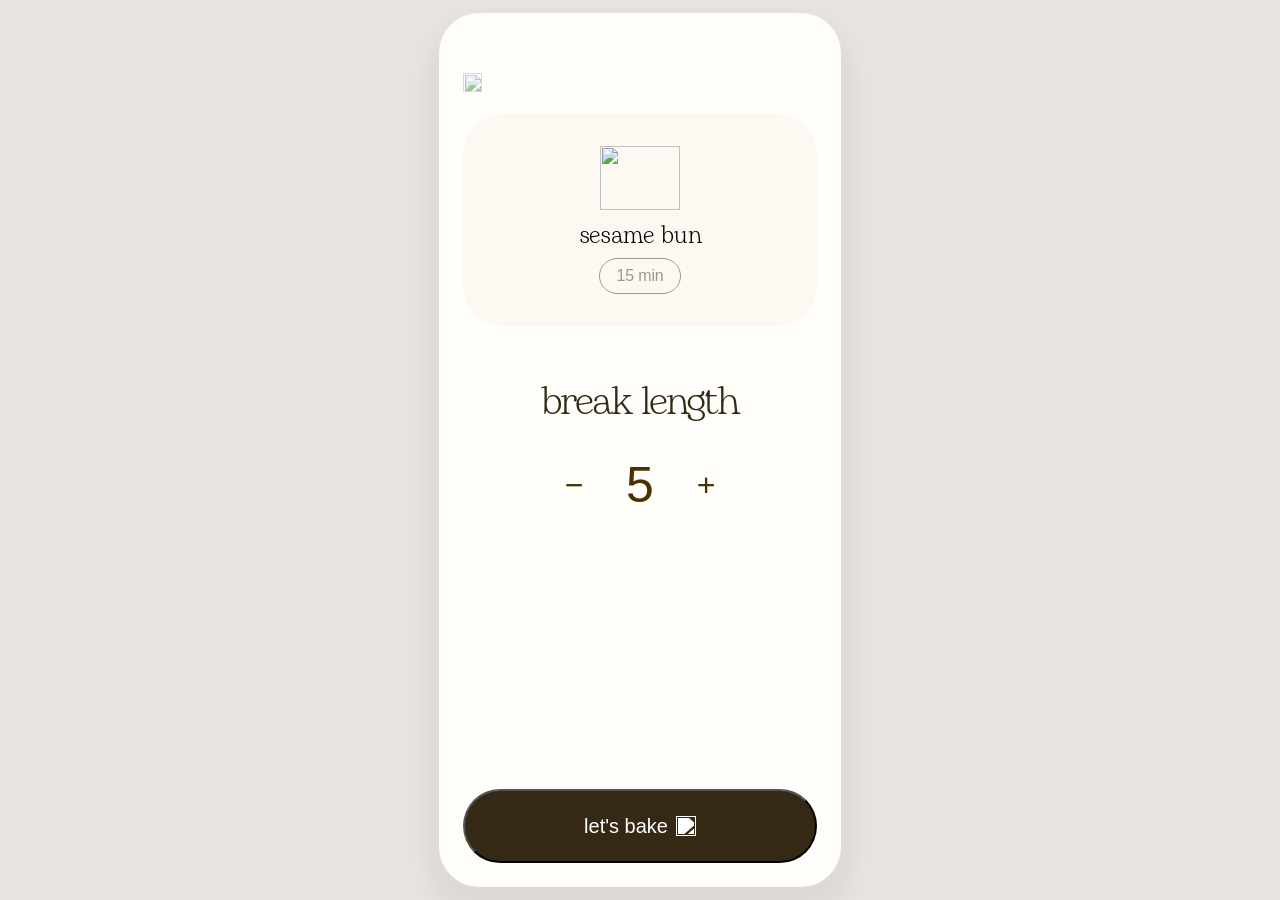
==== break.html @ 762a90cc "project" ====
<!DOCTYPE html>
<html lang="en">
  <head>
    <meta charset="UTF-8" />
    <meta name="viewport" content="width=device-width, initial-scale=1.0" />
    <title>Timer Treats — Break Length</title>
    <link rel="stylesheet" href="style.css" />
  </head>
  <body>
    <div class="screen">
      <div class="card break-card">
        <!-- Top spacer -->
        <div class="top-field"></div>

        <!-- Main content -->
        <div class="break-main">

          <!-- Back arrow -->
          <div class="sel-back">
            <button class="back-btn" aria-label="Go back">
              <img
                src="https://www.figma.com/api/mcp/asset/fab4d39e-60d5-4d19-ba24-632194bbf1a8"
                alt=""
                class="back-icon"
              />
            </button>
          </div>

          <!-- Treat preview card -->
          <div class="task-treat-preview">
            <div class="task-treat-img-wrap">
              <img id="treatImg" src="" alt="" class="task-treat-img" />
            </div>
            <span id="treatName" class="task-treat-name">sesame bun</span>
            <span id="treatDuration" class="task-treat-duration">15 min</span>
          </div>

          <!-- Break length section -->
          <div class="break-form">
            <h1 class="break-title">break length</h1>

            <div class="break-stepper">
              <button class="stepper-btn" id="decrementBtn" aria-label="Decrease break length">
                <span class="stepper-symbol">−</span>
              </button>
              <span class="stepper-value" id="breakValue">5</span>
              <button class="stepper-btn" id="incrementBtn" aria-label="Increase break length">
                <span class="stepper-symbol">+</span>
              </button>
            </div>
          </div>

          <!-- Let's bake button -->
          <button class="btn-bake break-bake" id="bakeBtn">
            <span class="btn-label">let's bake</span>
            <img
              src="https://www.figma.com/api/mcp/asset/dfb2498f-ed63-4c6f-9fae-857a3d44ce28"
              alt=""
              class="task-continue-arrow"
            />
          </button>
        </div>
      </div>
    </div>

    <script src="break.js"></script>
  </body>
</html>
---- style.css ----
/* ── Fonts ── */
@font-face {
  font-family: 'Bogart Trial';
  src: url('Bogart-Light-trial.ttf') format('truetype');
  font-weight: 300;
  font-style: normal;
}

@font-face {
  font-family: 'Bogart Trial';
  src: url('Bogart-Light-Italic-trial.ttf') format('truetype');
  font-weight: 300;
  font-style: italic;
}

/* ── Reset ── */
*, *::before, *::after {
  box-sizing: border-box;
  margin: 0;
  padding: 0;
}

/* ── Design tokens ── */
:root {
  --off-white: #fffefb;
  --deep-brown: #352815;
  --brown: #73572d;
  --dark-grey-beige: #9f978c;
  --card-shadow: 0px 19px 27px 12px rgba(0, 0, 0, 0.05);
  --card-radius: 40px;
  --btn-radius: 999px;
}

/* ── Body / phone wrapper ── */
body {
  min-height: 100svh;
  display: flex;
  align-items: center;
  justify-content: center;
  background: #e8e5e0;
  font-family: 'Helvetica Neue', Helvetica, Arial, sans-serif;
}

.screen {
  display: flex;
  align-items: center;
  justify-content: center;
}

/* ── Card ── */
.card {
  background: var(--off-white);
  border-radius: var(--card-radius);
  box-shadow: var(--card-shadow);
  width: 402px;
  height: 874px;
  display: flex;
  flex-direction: column;
  align-items: center;
  justify-content: space-between;
  padding: 0 24px 24px;
  overflow: hidden;
  position: relative;
  flex-shrink: 0;
}

/* ── Top spacer field ── */
.top-field {
  height: 60px;
  width: 100%;
  flex-shrink: 0;
}

/* ── Main content block ── */
.main-content {
  display: flex;
  flex-direction: column;
  align-items: center;
  gap: 24px;
  width: 100%;
  flex-shrink: 0;
}

/* ── Title ── */
.title-wrap {
  display: flex;
  align-items: center;
  justify-content: center;
  width: 100%;
}

.title {
  font-family: 'Bogart Trial', 'Georgia', serif;
  font-style: italic;
  font-weight: 300;
  font-size: 100px;
  line-height: 0.9;
  letter-spacing: -5px;
  color: var(--deep-brown);
  text-align: center;
  opacity: 0.84;
  max-width: 374px;
}

/* ── Subtitle group ── */
.subtitle-group {
  display: flex;
  flex-direction: column;
  align-items: center;
  gap: 4px;
  width: 100%;
}

.subtitle-line {
  display: flex;
  flex-direction: column;
  align-items: center;
  justify-content: center;
  padding: 8px 10px;
  width: 266px;
}

.subtitle-line p {
  font-family: 'Helvetica Neue', Helvetica, Arial, sans-serif;
  font-weight: 400;
  font-size: 20px;
  line-height: normal;
  letter-spacing: -0.4px;
  color: var(--dark-grey-beige);
  text-align: center;
}

/* ── Treats row — marquee ── */
.treats-row {
  width: 100%;
  overflow: hidden;
  height: 140px;
  display: flex;
  align-items: center;
}

@keyframes marqueeScroll {
  from { transform: translateX(0); }
  to   { transform: translateX(-50%); }
}

.treats-track {
  display: flex;
  align-items: center;
  gap: 40px;
  /* width is 2× the content so translateX(-50%) loops perfectly */
  animation: marqueeScroll 12s linear infinite;
  will-change: transform;
}

@keyframes treatBob {
  0%, 100% { transform: translateY(0); }
  50%       { transform: translateY(-14px); }
}

.treat-item {
  flex-shrink: 0;
  width: 112px;
  height: 112px;
  display: flex;
  align-items: center;
  justify-content: center;
  animation: treatBob 2s ease-in-out infinite;
}

/* Stagger each item's bounce */
.treat-item:nth-child(1)  { animation-delay: 0s; }
.treat-item:nth-child(2)  { animation-delay: 0.3s; }
.treat-item:nth-child(3)  { animation-delay: 0.6s; }
.treat-item:nth-child(4)  { animation-delay: 0.9s; }
.treat-item:nth-child(5)  { animation-delay: 1.2s; }
.treat-item:nth-child(6)  { animation-delay: 0s; }
.treat-item:nth-child(7)  { animation-delay: 0.3s; }
.treat-item:nth-child(8)  { animation-delay: 0.6s; }
.treat-item:nth-child(9)  { animation-delay: 0.9s; }
.treat-item:nth-child(10) { animation-delay: 1.2s; }

.treat-item img {
  width: 100%;
  height: 100%;
  object-fit: contain;
  pointer-events: none;
  display: block;
}

/* ── CTA Button ── */
.btn-bake {
  display: flex;
  align-items: center;
  justify-content: center;
  gap: 8px;
  width: 354px;
  max-width: 100%;
  padding: 24px 16px;
  background: var(--deep-brown);
  border-radius: var(--btn-radius);
  text-decoration: none;
  color: white;
  flex-shrink: 0;
  transition: opacity 0.2s ease;
}

.btn-bake:hover {
  opacity: 0.88;
}

.btn-bake:active {
  opacity: 0.75;
  transform: scale(0.98);
}

.btn-label {
  font-family: 'Helvetica Neue', Helvetica, Arial, sans-serif;
  font-weight: 400;
  font-size: 20px;
  line-height: 22px;
  color: white;
  white-space: nowrap;
}

.btn-arrow {
  font-size: 20px;
  line-height: 22px;
  color: white;
}

/* ══════════════════════════════════════════
   Selection screen
══════════════════════════════════════════ */

/* Override card layout for selection screen */
.selection-card {
  justify-content: flex-start;
  padding: 0 24px 24px;
  gap: 0;
}

/* Scrollable main area so the card doesn't overflow on small screens */
.sel-main {
  display: flex;
  flex-direction: column;
  align-items: center;
  gap: 19px;
  width: 100%;
  flex: 1;
  overflow-y: auto;
  scrollbar-width: none;
  -ms-overflow-style: none;
}

.sel-main::-webkit-scrollbar {
  display: none;
}

/* ── Back arrow ── */
.sel-back {
  display: flex;
  align-items: center;
  width: 100%;
  flex-shrink: 0;
}

.back-btn {
  background: none;
  border: none;
  padding: 0;
  cursor: pointer;
  line-height: 0;
  opacity: 0.6;
  transition: opacity 0.2s ease;
}

.back-btn:hover {
  opacity: 1;
}

.back-icon {
  width: 19px;
  height: 19px;
  display: block;
}

/* ── Header ── */
.sel-header {
  display: flex;
  flex-direction: column;
  align-items: center;
  gap: 12px;
  width: 100%;
  flex-shrink: 0;
}

.sel-title {
  font-family: 'Bogart Trial', 'Georgia', serif;
  font-style: normal;
  font-weight: 300;
  font-size: 40px;
  line-height: 44px;
  letter-spacing: -2px;
  color: #000;
  opacity: 0.84;
  text-align: left;
  width: 100%;
  max-width: 284px;
}

.sel-subtitle {
  font-family: 'Helvetica Neue', Helvetica, Arial, sans-serif;
  font-weight: 400;
  font-size: 16px;
  line-height: normal;
  letter-spacing: -0.16px;
  color: var(--dark-grey-beige);
  text-align: center;
  width: 100%;
}

/* ── Treat grid ── */
.treat-grid {
  display: flex;
  flex-wrap: wrap;
  gap: 16px;
  justify-content: center;
  align-items: center;
  width: 353px;
  max-width: 100%;
  flex-shrink: 0;
}

/* ── Treat card ── */
.treat-card {
  display: flex;
  flex-direction: column;
  align-items: center;
  justify-content: center;
  gap: 8px;
  width: 168px;
  height: 168px;
  padding: 16px;
  background: #f9f6f0;
  border-radius: 20px;
  box-shadow: 2px 2px 16px 0px rgba(0, 0, 0, 0.05);
  border: 2px solid transparent;
  cursor: pointer;
  flex-shrink: 0;
  transition: border-color 0.18s ease, box-shadow 0.18s ease;
}

.treat-card:hover {
  box-shadow: 2px 2px 20px 0px rgba(0, 0, 0, 0.1);
}

.treat-card.selected {
  border-color: var(--deep-brown);
  box-shadow: 2px 2px 20px 0px rgba(53, 40, 21, 0.15);
}

/* ── Card image ── */
.treat-img-wrap {
  width: 112px;
  height: 73.5px;
  overflow: hidden;
  flex-shrink: 0;
  display: flex;
  align-items: center;
  justify-content: center;
}

.treat-img {
  width: 100%;
  height: 100%;
  object-fit: contain;
  pointer-events: none;
  display: block;
}

/* ── Card name ── */
.treat-name {
  font-family: 'Bogart Trial', 'Georgia', serif;
  font-style: normal;
  font-weight: 300;
  font-size: 16px;
  line-height: normal;
  letter-spacing: -0.16px;
  color: #000;
  text-align: center;
}

/* ── Duration pill ── */
.treat-duration {
  display: inline-flex;
  align-items: center;
  justify-content: center;
  padding: 4px 12px;
  background: #ede9e0;
  border-radius: 100px;
  font-family: 'Helvetica Neue', Helvetica, Arial, sans-serif;
  font-weight: 400;
  font-size: 16px;
  line-height: normal;
  letter-spacing: -0.16px;
  color: var(--dark-grey-beige);
  white-space: nowrap;
}

/* ══════════════════════════════════════════
   Task screen
══════════════════════════════════════════ */

.task-card {
  justify-content: flex-start;
}

.task-main {
  display: flex;
  flex-direction: column;
  align-items: center;
  gap: 22px;
  width: 100%;
  flex: 1;
  overflow-y: auto;
  scrollbar-width: none;
  -ms-overflow-style: none;
}

.task-main::-webkit-scrollbar {
  display: none;
}

/* ── Treat preview ── */
.task-treat-preview {
  display: flex;
  flex-direction: column;
  align-items: center;
  justify-content: center;
  gap: 4px;
  background: #fcf9f2;
  border-radius: 40px;
  padding: 32px 62px;
  width: 100%;
  flex-shrink: 0;
}

.task-treat-img-wrap {
  width: 80px;
  height: 64px;
  display: flex;
  align-items: center;
  justify-content: center;
  overflow: hidden;
  margin-bottom: 4px;
}

.task-treat-img {
  width: 100%;
  height: 100%;
  object-fit: contain;
  pointer-events: none;
  display: block;
}

.task-treat-name {
  font-family: 'Bogart Trial', 'Georgia', serif;
  font-style: normal;
  font-weight: 300;
  font-size: 24px;
  line-height: normal;
  letter-spacing: -0.24px;
  color: #000;
  text-align: center;
  white-space: nowrap;
}

.task-treat-duration {
  display: inline-flex;
  align-items: center;
  justify-content: center;
  padding: 8px 16px;
  border: 1px solid var(--dark-grey-beige);
  border-radius: 100px;
  font-family: 'Helvetica Neue', Helvetica, Arial, sans-serif;
  font-weight: 400;
  font-size: 16px;
  line-height: normal;
  letter-spacing: -0.16px;
  color: var(--dark-grey-beige);
  white-space: nowrap;
}

/* ── Form section ── */
.task-form {
  display: flex;
  flex-direction: column;
  align-items: flex-start;
  gap: 16px;
  padding: 32px 24px;
  border-radius: 20px;
  box-shadow: 0px 4px 4px 0px rgba(255, 255, 255, 0.25);
  width: 100%;
  flex-shrink: 0;
}

.task-title {
  font-family: 'Bogart Trial', 'Georgia', serif;
  font-style: normal;
  font-weight: 300;
  font-size: 40px;
  line-height: 44px;
  letter-spacing: -2px;
  color: var(--deep-brown);
  text-align: center;
  width: 100%;
}

/* ── Input ── */
.task-input-wrap {
  width: 100%;
  border-bottom: 2px solid var(--dark-grey-beige);
}

.task-input {
  width: 100%;
  background: none;
  border: none;
  outline: none;
  padding: 8px 0;
  font-family: 'Bogart Trial', 'Georgia', serif;
  font-style: normal;
  font-weight: 300;
  font-size: 24px;
  line-height: normal;
  letter-spacing: -0.24px;
  color: var(--deep-brown);
}

.task-input::placeholder {
  color: #d8d2ca;
}

/* ── Quick-select tags ── */
.task-tags {
  display: flex;
  flex-wrap: wrap;
  gap: 10px;
  width: 100%;
}

.task-tag {
  display: inline-flex;
  align-items: center;
  justify-content: center;
  padding: 6px 12px;
  background: #ede9e0;
  border: none;
  border-radius: 100px;
  font-family: 'Helvetica Neue', Helvetica, Arial, sans-serif;
  font-weight: 400;
  font-size: 20px;
  line-height: normal;
  letter-spacing: -0.2px;
  color: var(--dark-grey-beige);
  cursor: pointer;
  white-space: nowrap;
  transition: background 0.15s ease, color 0.15s ease;
}

.task-tag:hover {
  background: #d8d2ca;
}

.task-tag.selected {
  background: var(--brown);
  color: var(--off-white);
}

.task-tag.selected:hover {
  background: var(--brown);
  opacity: 0.9;
}

/* ── Bottom actions ── */
.task-actions {
  display: flex;
  align-items: center;
  justify-content: center;
  width: 100%;
  flex-shrink: 0;
  margin-top: auto;
}

/* ── Skip ── */
.task-skip {
  background: none;
  border: none;
  font-family: 'Helvetica Neue', Helvetica, Arial, sans-serif;
  font-weight: 400;
  font-size: 20px;
  line-height: 22px;
  color: var(--dark-grey-beige);
  text-align: center;
  cursor: pointer;
  padding: 8px;
  flex-shrink: 0;
}

.task-skip:hover {
  opacity: 0.7;
}

/* ── Continue button ── */
.task-continue {
  width: 354px;
  max-width: 100%;
  gap: 8px;
}

.task-continue-arrow {
  width: 20px;
  height: 20px;
  display: block;
  flex-shrink: 0;
  /* invert white so arrow shows on dark bg */
  filter: brightness(0) invert(1);
}

.hidden {
  display: none !important;
}

/* ══════════════════════════════════════════
   Break length screen
══════════════════════════════════════════ */

.break-card {
  justify-content: flex-start;
}

.break-main {
  display: flex;
  flex-direction: column;
  align-items: center;
  gap: 22px;
  width: 100%;
  flex: 1;
}

.break-form {
  display: flex;
  flex-direction: column;
  align-items: center;
  gap: 32px;
  padding: 32px 24px;
  border-radius: 20px;
  box-shadow: 0px 4px 4px 0px rgba(255, 255, 255, 0.25);
  width: 100%;
  flex-shrink: 0;
}

.break-title {
  font-family: 'Bogart Trial', 'Georgia', serif;
  font-style: normal;
  font-weight: 300;
  font-size: 40px;
  line-height: 44px;
  letter-spacing: -2px;
  color: var(--deep-brown);
  text-align: center;
  width: 100%;
}

/* ── Stepper ── */
.break-stepper {
  display: flex;
  align-items: center;
  gap: 16px;
}

.stepper-btn {
  background: none;
  border: none;
  padding: 0;
  cursor: pointer;
  display: flex;
  align-items: center;
  justify-content: center;
  flex-shrink: 0;
  transition: opacity 0.15s ease;
}

.stepper-btn:hover {
  opacity: 0.7;
}

.stepper-btn:disabled {
  opacity: 0.3;
  cursor: not-allowed;
}

.stepper-symbol {
  font-family: 'Helvetica Neue', Helvetica, Arial, sans-serif;
  font-weight: 300;
  font-size: 32px;
  line-height: 1;
  color: #4b3100;
  display: block;
  width: 40px;
  text-align: center;
}

.stepper-value {
  font-family: 'Helvetica Neue', Helvetica, Arial, sans-serif;
  font-weight: 400;
  font-size: 50px;
  line-height: normal;
  color: #4b3100;
  text-align: center;
  min-width: 60px;
}

/* ── Let's bake button ── */
.break-bake {
  width: 354px;
  max-width: 100%;
  gap: 8px;
  flex-shrink: 0;
  margin-top: auto;
}

/* ══════════════════════════════════════════
   Timer screen
══════════════════════════════════════════ */

.timer-card {
  justify-content: flex-start;
}

.timer-main {
  display: flex;
  flex-direction: column;
  align-items: center;
  gap: 12px;
  width: 100%;
  flex: 1;
}

/* ── Home link ── */
.timer-home-btn {
  display: flex;
  align-items: center;
  gap: 10px;
  background: none;
  border: none;
  cursor: pointer;
  padding: 0;
  width: 100%;
  flex-shrink: 0;
}

.timer-home-label {
  font-family: 'Helvetica Neue', Helvetica, Arial, sans-serif;
  font-weight: 400;
  font-size: 20px;
  line-height: 20px;
  letter-spacing: -0.4px;
  color: var(--dark-grey-beige);
  opacity: 0.84;
}

/* ── Content stack ── */
.timer-content {
  display: flex;
  flex-direction: column;
  align-items: center;
  justify-content: center;
  gap: 48px;
  width: 100%;
  flex: 1;
}

/* ── Illustration ── */
@keyframes illustrationBounce {
  0%, 100% { transform: translateY(0); }
  30%       { transform: translateY(-10px); }
  50%       { transform: translateY(-6px); }
  70%       { transform: translateY(-12px); }
  85%       { transform: translateY(-4px); }
}

.timer-illustration {
  display: flex;
  justify-content: center;
  flex-shrink: 0;
  animation: illustrationBounce 2.8s ease-in-out infinite;
}

.timer-illustration-img {
  width: 256px;
  height: 158px;
  object-fit: cover;
  pointer-events: none;
  display: block;
}

/* ── Countdown display ── */
.timer-display {
  display: flex;
  align-items: center;
  justify-content: center;
  background: rgba(75, 49, 0, 0.04);
  border-radius: 40px;
  padding: 30px 64px;
  flex-shrink: 0;
}

.timer-value {
  font-family: 'Helvetica Neue', Helvetica, Arial, sans-serif;
  font-weight: 400;
  font-size: 48px;
  line-height: normal;
  color: #4b3100;
  text-align: center;
  white-space: nowrap;
}

/* ── Task chip ── */
.timer-chip-wrap {
  display: flex;
  justify-content: center;
  flex-shrink: 0;
}

.timer-chip {
  cursor: default;
}

/* ── Copy ── */
.timer-copy {
  font-family: 'Bogart Trial', 'Georgia', serif;
  font-style: normal;
  font-weight: 300;
  font-size: 40px;
  line-height: 44px;
  letter-spacing: -2px;
  color: var(--deep-brown);
  text-align: center;
  width: 306px;
  flex-shrink: 0;
}

/* ── Pause / resume button ── */
.timer-pause-btn {
  display: flex;
  align-items: center;
  justify-content: center;
  gap: 8px;
  background: var(--deep-brown);
  border: none;
  border-radius: 999px;
  padding: 24px 48px;
  cursor: pointer;
  flex-shrink: 0;
  transition: opacity 0.2s ease;
}

.timer-pause-btn:hover {
  opacity: 0.88;
}

.timer-pause-btn:active {
  opacity: 0.75;
  transform: scale(0.98);
}

.timer-pause-btn .btn-label {
  font-size: 20px;
}

.timer-pause-icon {
  width: 20px;
  height: 20px;
  display: block;
  flex-shrink: 0;
  filter: brightness(0) invert(1);
}

.timer-play-icon {
  font-size: 14px;
  line-height: 1;
  color: white;
  flex-shrink: 0;
}

/* ══════════════════════════════════════════
   Done screen
══════════════════════════════════════════ */

.done-card {
  justify-content: flex-start;
}

.done-main {
  display: flex;
  flex-direction: column;
  align-items: center;
  gap: 0;
  width: 100%;
  flex: 1;
}

.done-content {
  display: flex;
  flex-direction: column;
  align-items: center;
  justify-content: center;
  gap: 48px;
  width: 100%;
  flex: 1;
}

/* ── Title ── */
.done-title {
  font-family: 'Bogart Trial', 'Georgia', serif;
  font-style: normal;
  font-weight: 300;
  font-size: 40px;
  line-height: 44px;
  letter-spacing: -2px;
  color: var(--deep-brown);
  text-align: center;
  width: 262px;
}

.done-title em {
  font-style: italic;
}

/* ── Illustration ── */
@keyframes treatPopIn {
  0%   { transform: scale(0.3) rotate(-180deg) translateY(40px); opacity: 0; }
  50%  { transform: scale(1.15) rotate(12deg) translateY(-16px); opacity: 1; }
  68%  { transform: scale(0.95) rotate(-6deg) translateY(8px); }
  82%  { transform: scale(1.07) rotate(3deg) translateY(-6px); }
  92%  { transform: scale(0.98) rotate(-1deg) translateY(3px); }
  100% { transform: scale(1) rotate(0deg) translateY(0); }
}

.done-illustration {
  display: flex;
  justify-content: center;
  flex-shrink: 0;
}

.done-illustration-img {
  width: 300px;
  height: 185px;
  object-fit: contain;
  pointer-events: none;
  display: block;
  animation: treatPopIn 0.9s cubic-bezier(0.34, 1.56, 0.64, 1) both;
}

/* ── Session summary ── */
.done-summary {
  display: flex;
  flex-direction: column;
  align-items: center;
  gap: 10px;
}

.done-summary-text {
  font-family: 'Helvetica Neue', Helvetica, Arial, sans-serif;
  font-weight: 400;
  font-size: 20px;
  line-height: 24px;
  letter-spacing: -0.4px;
  color: var(--deep-brown);
  text-align: center;
  opacity: 0.84;
  width: 215px;
}

.done-chip {
  cursor: default;
}

/* ── CTAs ── */
.done-actions {
  display: flex;
  flex-direction: column;
  align-items: center;
  gap: 24px;
  width: 100%;
}

.done-primary {
  padding: 24px 48px;
  width: auto;
}

.done-secondary {
  display: inline-flex;
  align-items: center;
  gap: 8px;
  background: none;
  border: none;
  cursor: pointer;
  font-family: 'Helvetica Neue', Helvetica, Arial, sans-serif;
  font-weight: 400;
  font-size: 20px;
  line-height: 22px;
  color: var(--dark-grey-beige);
  text-align: center;
  transition: opacity 0.2s ease;
}

.done-secondary:hover {
  opacity: 0.7;
}

.done-rotate-icon {
  width: 20px;
  height: 20px;
  display: block;
  flex-shrink: 0;
}

/* ══════════════════════════════════════════
   Burnt screen
══════════════════════════════════════════ */

.burnt-card {
  justify-content: flex-start;
}

.burnt-main {
  display: flex;
  flex-direction: column;
  align-items: center;
  width: 100%;
  flex: 1;
}

.burnt-content {
  display: flex;
  flex-direction: column;
  align-items: center;
  justify-content: center;
  gap: 48px;
  width: 100%;
  flex: 1;
}

.burnt-title {
  font-family: 'Bogart Trial', 'Georgia', serif;
  font-style: normal;
  font-weight: 300;
  font-size: 40px;
  line-height: 44px;
  letter-spacing: -2px;
  color: var(--deep-brown);
  text-align: center;
  width: 262px;
}

.burnt-illustration {
  width: 300px;
  height: 221px;
  overflow: hidden;
  flex-shrink: 0;
}

.burnt-illustration-img {
  width: 100%;
  height: 135.75%;
  object-fit: cover;
  object-position: center top;
  margin-top: -9.73%;
  pointer-events: none;
  display: block;
}

.burnt-actions {
  display: flex;
  flex-direction: column;
  align-items: center;
  gap: 24px;
  width: 100%;
  padding: 0 48px;
}

.burnt-primary {
  width: 100%;
  padding: 24px 48px;
}

.burnt-secondary {
  width: 100%;
  display: flex;
  align-items: center;
  justify-content: center;
  padding: 24px 48px;
  background: #d8d2ca;
  border: none;
  border-radius: 999px;
  cursor: pointer;
  transition: opacity 0.2s ease;
}

.burnt-secondary .btn-label {
  color: var(--brown);
}

.burnt-secondary:hover {
  opacity: 0.88;
}

/* ── Start button (reuses .btn-bake) ── */
.btn-start {
  flex-shrink: 0;
  margin-top: auto;
}

.btn-start:disabled {
  opacity: 0.38;
  cursor: not-allowed;
  pointer-events: none;
}

/* ── Responsive ── */
@media (max-width: 500px) {
  .card {
    width: 100vw;
    height: 100svh;
    border-radius: 0;
    box-shadow: none;
  }

  .screen {
    padding: 0;
  }

  .title {
    font-size: 80px;
  }

  .treats-track {
    animation-duration: 9s;
  }

  /* Selection screen responsive */
  .treat-grid {
    width: 100%;
  }

  .treat-card {
    width: calc(50% - 8px);
    height: auto;
    min-height: 148px;
  }
}
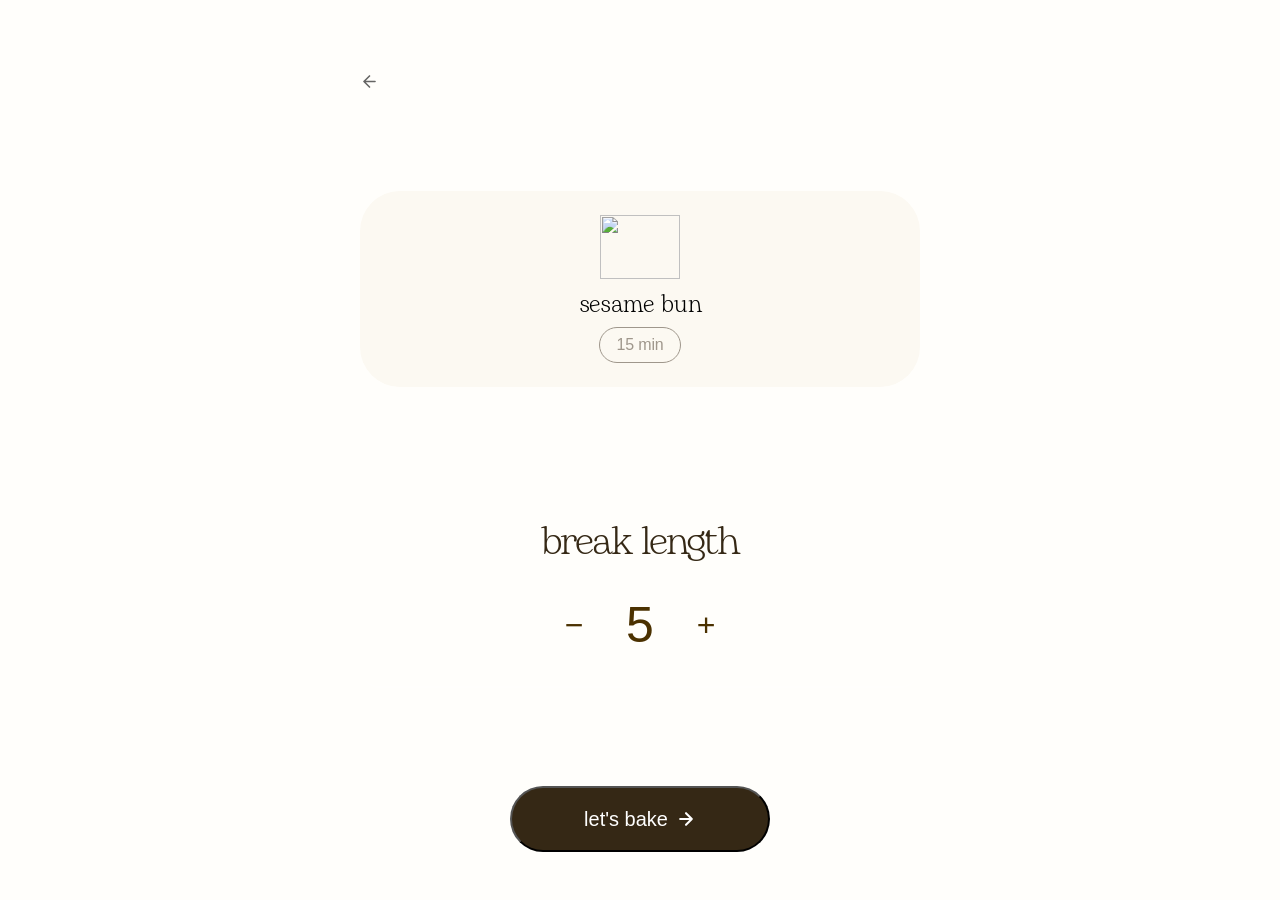
==== commit 19952372: "png files" ====
--- a/break.html
+++ b/break.html
@@ -18,11 +18,7 @@
           <!-- Back arrow -->
           <div class="sel-back">
             <button class="back-btn" aria-label="Go back">
-              <img
-                src="https://www.figma.com/api/mcp/asset/fab4d39e-60d5-4d19-ba24-632194bbf1a8"
-                alt=""
-                class="back-icon"
-              />
+              <svg class="back-icon" viewBox="0 0 24 24" fill="none" stroke="currentColor" stroke-width="2" stroke-linecap="round" stroke-linejoin="round"><path d="M19 12H5M12 5l-7 7 7 7"/></svg>
             </button>
           </div>
 
@@ -53,11 +49,7 @@
           <!-- Let's bake button -->
           <button class="btn-bake break-bake" id="bakeBtn">
             <span class="btn-label">let's bake</span>
-            <img
-              src="https://www.figma.com/api/mcp/asset/dfb2498f-ed63-4c6f-9fae-857a3d44ce28"
-              alt=""
-              class="task-continue-arrow"
-            />
+            <svg class="task-continue-arrow" viewBox="0 0 24 24" fill="none" stroke="white" stroke-width="2.5" stroke-linecap="round" stroke-linejoin="round"><path d="M5 12h14M12 5l7 7-7 7"/></svg>
           </button>
         </div>
       </div>
--- a/style.css
+++ b/style.css
@@ -66,7 +66,7 @@
 
 /* ── Top spacer field ── */
 .top-field {
-  height: 60px;
+  height: 24px;
   width: 100%;
   flex-shrink: 0;
 }
@@ -132,7 +132,8 @@
 
 /* ── Treats row — marquee ── */
 .treats-row {
-  width: 100%;
+  width: calc(100% + 48px);
+  margin-left: -24px;
   overflow: hidden;
   height: 140px;
   display: flex;
@@ -348,10 +349,11 @@
   border: 2px solid transparent;
   cursor: pointer;
   flex-shrink: 0;
-  transition: border-color 0.18s ease, box-shadow 0.18s ease;
+  transition: border-color 0.18s ease, box-shadow 0.18s ease, background 0.18s ease;
 }
 
 .treat-card:hover {
+  background: #ede9e0;
   box-shadow: 2px 2px 20px 0px rgba(0, 0, 0, 0.1);
 }
 
@@ -384,11 +386,12 @@
   font-family: 'Bogart Trial', 'Georgia', serif;
   font-style: normal;
   font-weight: 300;
-  font-size: 16px;
+  font-size: 13px;
   line-height: normal;
-  letter-spacing: -0.16px;
+  letter-spacing: -0.13px;
   color: #000;
   text-align: center;
+  white-space: nowrap;
 }
 
 /* ── Duration pill ── */
@@ -624,8 +627,6 @@
   height: 20px;
   display: block;
   flex-shrink: 0;
-  /* invert white so arrow shows on dark bg */
-  filter: brightness(0) invert(1);
 }
 
 .hidden {
@@ -885,7 +886,6 @@
   height: 20px;
   display: block;
   flex-shrink: 0;
-  filter: brightness(0) invert(1);
 }
 
 .timer-play-icon {
@@ -1076,10 +1076,8 @@
 
 .burnt-illustration-img {
   width: 100%;
-  height: 135.75%;
-  object-fit: cover;
-  object-position: center top;
-  margin-top: -9.73%;
+  height: 100%;
+  object-fit: contain;
   pointer-events: none;
   display: block;
 }
@@ -1131,7 +1129,247 @@
   pointer-events: none;
 }
 
-/* ── Responsive ── */
+/* ── Desktop ── */
+@media (min-width: 900px) {
+  body {
+    background: var(--off-white);
+  }
+
+  .screen {
+    width: 100%;
+    height: 100svh;
+    align-items: stretch;
+  }
+
+  /* Card becomes a full-page container — no phone chrome */
+  .card {
+    width: 100%;
+    height: 100svh;
+    max-width: none;
+    border-radius: 0;
+    box-shadow: none;
+    padding: 48px 80px;
+  }
+
+  /* ── Index page ── */
+  .main-content {
+    flex: 1;
+    justify-content: center;
+    gap: 36px;
+  }
+
+  .title {
+    font-size: 140px;
+    max-width: none;
+  }
+
+  .subtitle-line {
+    width: auto;
+    max-width: 340px;
+  }
+
+  .subtitle-line p {
+    font-size: 22px;
+  }
+
+  .treats-row {
+    width: calc(100% + 160px);
+    margin-left: -80px;
+    height: 160px;
+  }
+
+  .btn-bake {
+    width: auto;
+    min-width: 260px;
+    padding: 20px 48px;
+  }
+
+  /* ── Selection page ── */
+  .selection-card {
+    padding: 48px 80px;
+  }
+
+  .sel-main {
+    gap: 28px;
+    justify-content: space-between;
+  }
+
+  .sel-header {
+    align-items: center;
+  }
+
+  .sel-title {
+    font-size: 64px;
+    max-width: none;
+    text-align: center;
+  }
+
+  .sel-subtitle {
+    font-size: 22px;
+  }
+
+  .treat-name {
+    font-size: 20px;
+    white-space: nowrap;
+  }
+
+  .treat-duration {
+    font-size: 18px;
+  }
+
+  .treat-grid {
+    width: 100%;
+    max-width: 870px;
+    align-self: center;
+    gap: 22px;
+  }
+
+  .treat-card {
+    width: 245px;
+    height: 225px;
+    padding: 22px;
+  }
+
+  .treat-img-wrap {
+    width: 155px;
+    height: 105px;
+  }
+
+  .btn-start {
+    width: auto;
+    min-width: 260px;
+    padding: 20px 48px;
+    margin-top: 0;
+    align-self: center;
+  }
+
+  /* ── Task page ── */
+  .task-card {
+    justify-content: space-between;
+  }
+
+  .task-main {
+    flex: 1;
+    gap: 32px;
+    justify-content: center;
+    max-width: 600px;
+    align-self: center;
+    width: 100%;
+  }
+
+  .task-treat-preview {
+    padding: 24px 48px;
+  }
+
+  .task-actions {
+    margin-top: 0;
+  }
+
+  .task-continue,
+  .btn-bake.task-continue {
+    width: auto;
+    min-width: 260px;
+    padding: 20px 48px;
+  }
+
+  /* ── Break page ── */
+  .break-card {
+    justify-content: space-between;
+  }
+
+  .break-main {
+    flex: 1;
+    justify-content: space-between;
+    max-width: 560px;
+    align-self: center;
+    width: 100%;
+  }
+
+  .break-bake {
+    width: auto;
+    min-width: 260px;
+    padding: 20px 48px;
+    align-self: center;
+    margin-top: 0;
+  }
+
+  /* ── Timer page ── */
+  .timer-card {
+    justify-content: space-between;
+  }
+
+  .timer-main {
+    flex: 1;
+    gap: 0;
+  }
+
+  .timer-content {
+    flex: 1;
+    gap: 40px;
+    justify-content: center;
+  }
+
+  .timer-display {
+    padding: 36px 96px;
+  }
+
+  .timer-value {
+    font-size: 64px;
+  }
+
+  .timer-copy {
+    font-size: 48px;
+    width: auto;
+    max-width: 500px;
+  }
+
+  .timer-pause-btn {
+    padding: 20px 64px;
+  }
+
+  /* ── Done page ── */
+  .done-card {
+    justify-content: space-between;
+  }
+
+  .done-content {
+    gap: 36px;
+    justify-content: center;
+  }
+
+  .done-title {
+    font-size: 48px;
+    width: auto;
+    max-width: 480px;
+  }
+
+  .done-illustration-img {
+    width: 360px;
+    height: 222px;
+  }
+
+  /* ── Burnt page ── */
+  .burnt-card {
+    justify-content: space-between;
+  }
+
+  .burnt-content {
+    gap: 48px;
+    justify-content: center;
+  }
+
+  .burnt-title {
+    font-size: 48px;
+    width: auto;
+    max-width: 480px;
+  }
+
+  .burnt-actions {
+    padding: 0 120px;
+  }
+}
+
+/* ── Mobile ── */
 @media (max-width: 500px) {
   .card {
     width: 100vw;
